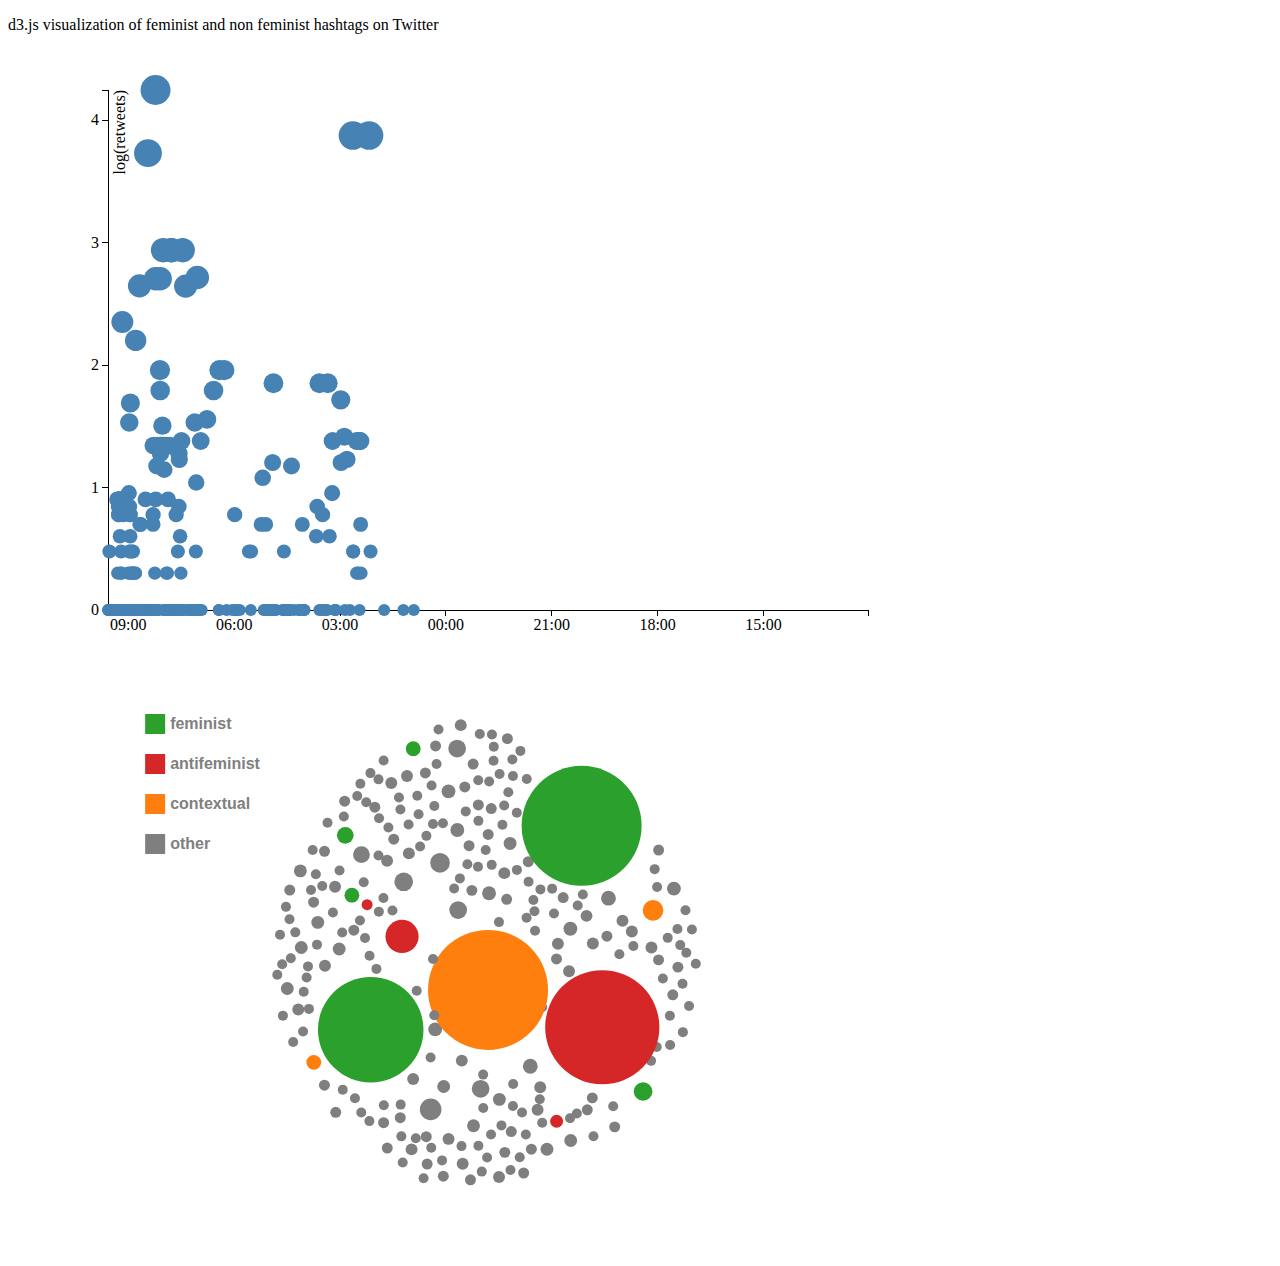
==== index.html @ 38d921f1 "final version" ====
<!DOCTYPE html>
<html lang="en">
	<head>
		<meta charset="utf-8">
		<title>d3.js: Feminism and Twitter</title>
		<link rel="stylesheet" type="text/css" href="style.css"></style>
	</head>
	<body>
		<p>d3.js visualization of feminist and non feminist hashtags on Twitter</p>
		<script type="text/javascript" src="d3/d3.v3.js"></script>
		<script src="main6.js"></script>
		<div id = "tweetbox" class = "hidden">
			<p><strong>Tweet</strong></p>
			<p><span id="value">100</span>%</p>
		</div>
	</body>
</html>
---- style.css ----
body {
font-family: "Big Caslon", "Book Antiqua", "Palatino Linotype", Georgia, serif;
}

.axis path,
.axis line {
  fill: none;
  stroke: #000;
  shape-rendering: crispEdges;
}

#tweetbox {
	position: absolute;
	width: 500px;
	height: auto;
	padding: 10px;
	-webkit-border-radius: 10px;
	-moz-border-radius: 10px;
	border-radius: 10px;
	pointer-events: none;
	color: grey
}

#tweetbox.hidden {
	display: none;
}

#tweetbox p {
	margin: 0;
	font-family: sans-serif;
	font-size: 16px;
	line-height: 20px;
}

#tooltip {
	background: lightsteelblue;
}
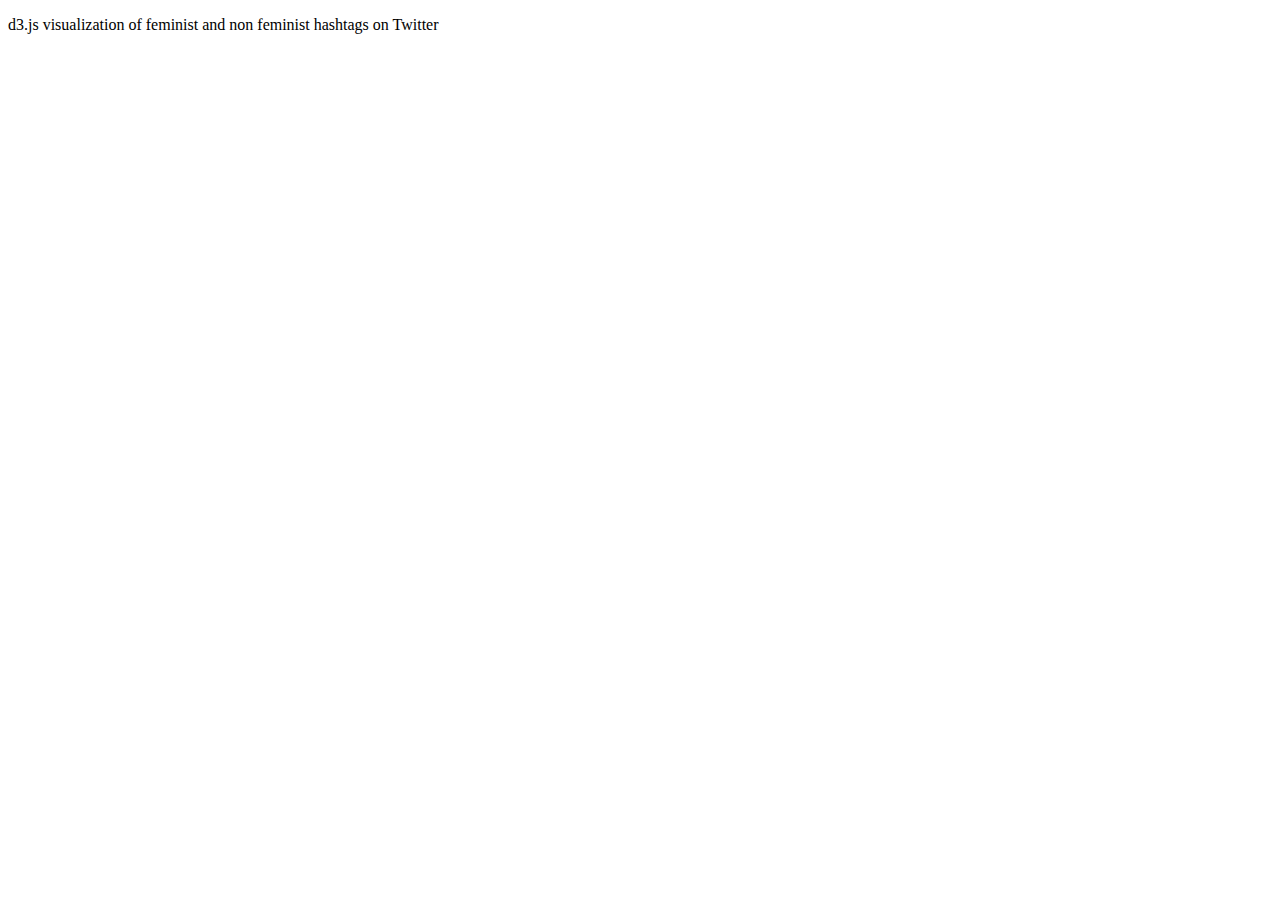
==== commit 434d21b2: "changing viz layout" ====
--- a/index.html
+++ b/index.html
@@ -7,7 +7,7 @@
 	</head>
 	<body>
 		<p>d3.js visualization of feminist and non feminist hashtags on Twitter</p>
-		<script type="text/javascript" src="d3/d3.v3.js"></script>
+		<script src="http://d3js.org/d3.v3.js" charset="utf-8"></script>
 		<script src="main6.js"></script>
 		<div id = "tweetbox" class = "hidden">
 			<p><strong>Tweet</strong></p>
--- a/style.css
+++ b/style.css
@@ -1,6 +1,4 @@
-body {
-font-family: "Big Caslon", "Book Antiqua", "Palatino Linotype", Georgia, serif;
-}
+
 
 .axis path,
 .axis line {
